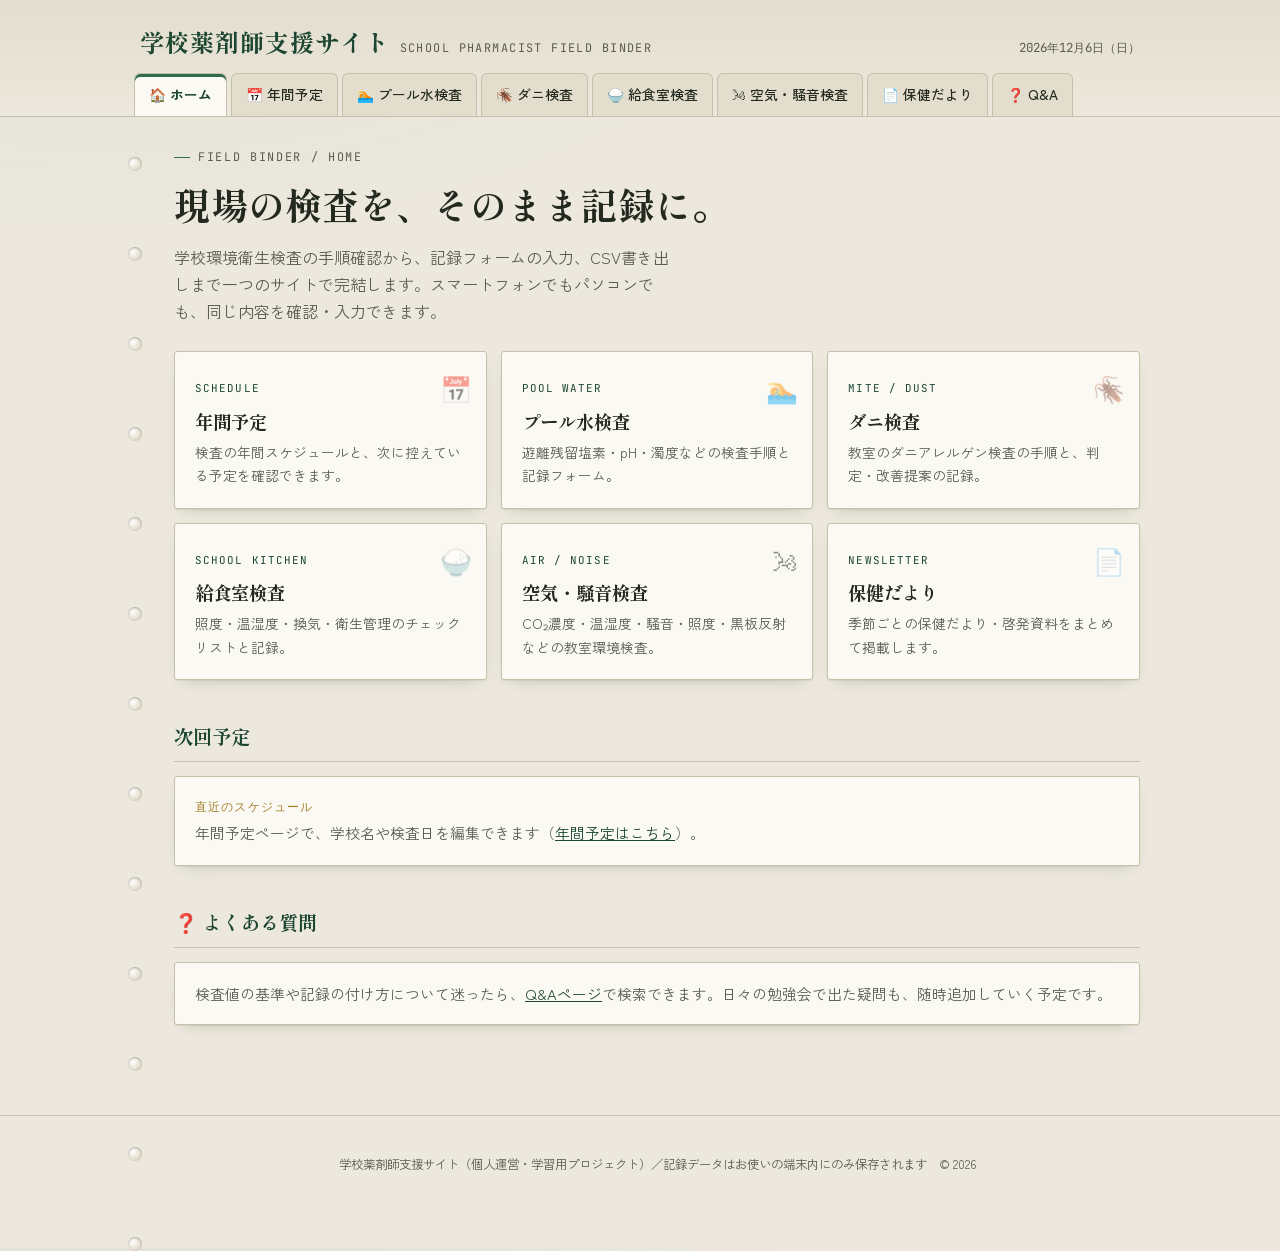
==== index.html @ a68ef14d "はじめてのコミット：学校薬剤師支援サイト" ====
<!DOCTYPE html>
<html lang="ja">
<head>
<meta charset="UTF-8">
<meta name="viewport" content="width=device-width, initial-scale=1.0">
<title>学校薬剤師支援サイト｜検査帳票・記録・保健だより</title>
<meta name="description" content="学校薬剤師の日常業務を支える検査記録帳票サイト。プール水・ダニ・給食室・空気/騒音検査の手順と記録フォーム、年間予定、保健だより、Q&Aをまとめています。">
<link rel="stylesheet" href="css/style.css">
</head>
<body>

<header class="site-header">
  <div class="header-top">
    <a class="brand" href="index.html">
      <span class="mark">学校薬剤師支援サイト</span>
      <span class="sub">SCHOOL PHARMACIST FIELD BINDER</span>
    </a>
    <div class="header-meta" id="today-label"></div>
  </div>
  <nav class="tabnav" aria-label="サイト内ナビゲーション">
    <a href="index.html">🏠 ホーム</a>
    <a href="pages/schedule.html" data-cat="schedule">📅 年間予定</a>
    <a href="pages/pool.html">🏊 プール水検査</a>
    <a href="pages/mite.html" data-cat="mite">🪳 ダニ検査</a>
    <a href="pages/kitchen.html" data-cat="kitchen">🍚 給食室検査</a>
    <a href="pages/air.html" data-cat="air">🌬 空気・騒音検査</a>
    <a href="pages/newsletter.html">📄 保健だより</a>
    <a href="pages/qa.html">❓ Q&amp;A</a>
  </nav>
</header>

<div class="binder">
  <div class="binder-holes"></div>
  <main>

    <section class="page-head">
      <p class="eyebrow">FIELD BINDER / HOME</p>
      <h1>現場の検査を、そのまま記録に。</h1>
      <p>学校環境衛生検査の手順確認から、記録フォームの入力、CSV書き出しまで一つのサイトで完結します。スマートフォンでもパソコンでも、同じ内容を確認・入力できます。</p>
    </section>

    <div class="grid grid-3">
      <a class="menu-card card" href="pages/schedule.html">
        <span class="icon">📅</span>
        <span class="tag">SCHEDULE</span>
        <h3>年間予定</h3>
        <p>検査の年間スケジュールと、次に控えている予定を確認できます。</p>
      </a>
      <a class="menu-card card" href="pages/pool.html">
        <span class="icon">🏊</span>
        <span class="tag">POOL WATER</span>
        <h3>プール水検査</h3>
        <p>遊離残留塩素・pH・濁度などの検査手順と記録フォーム。</p>
      </a>
      <a class="menu-card card" href="pages/mite.html">
        <span class="icon">🪳</span>
        <span class="tag">MITE / DUST</span>
        <h3>ダニ検査</h3>
        <p>教室のダニアレルゲン検査の手順と、判定・改善提案の記録。</p>
      </a>
      <a class="menu-card card" href="pages/kitchen.html">
        <span class="icon">🍚</span>
        <span class="tag">SCHOOL KITCHEN</span>
        <h3>給食室検査</h3>
        <p>照度・温湿度・換気・衛生管理のチェックリストと記録。</p>
      </a>
      <a class="menu-card card" href="pages/air.html">
        <span class="icon">🌬</span>
        <span class="tag">AIR / NOISE</span>
        <h3>空気・騒音検査</h3>
        <p>CO₂濃度・温湿度・騒音・照度・黒板反射などの教室環境検査。</p>
      </a>
      <a class="menu-card card" href="pages/newsletter.html">
        <span class="icon">📄</span>
        <span class="tag">NEWSLETTER</span>
        <h3>保健だより</h3>
        <p>季節ごとの保健だより・啓発資料をまとめて掲載します。</p>
      </a>
    </div>

    <h2 class="section-title">次回予定</h2>
    <div class="card" style="padding:20px;">
      <div class="tl-month" style="margin-bottom:4px;">直近のスケジュール</div>
      <div id="next-event-box" style="color:var(--ink-soft);font-size:.92rem;">
        年間予定ページで、学校名や検査日を編集できます（<a href="pages/schedule.html">年間予定はこちら</a>）。
      </div>
    </div>

    <h2 class="section-title">❓ よくある質問</h2>
    <div class="card" style="padding:18px 20px;">
      <p style="margin:0;color:var(--ink-soft);font-size:.92rem;">検査値の基準や記録の付け方について迷ったら、<a href="pages/qa.html">Q&amp;Aページ</a>で検索できます。日々の勉強会で出た疑問も、随時追加していく予定です。</p>
    </div>

  </main>
</div>

<footer class="site-footer">
  <div class="binder">
    <p>学校薬剤師支援サイト（個人運営・学習用プロジェクト）／記録データはお使いの端末内にのみ保存されます　&copy; <span class="footer-year"></span></p>
  </div>
</footer>

<script src="js/app.js"></script>
<script src="js/storage.js"></script>
<script>
(function () {
  const box = document.getElementById("next-event-box");
  const today = new Date().toISOString().slice(0, 10);
  const upcoming = Storage.getRecords("schedule")
    .filter((r) => r.date && r.date >= today)
    .sort((a, b) => a.date.localeCompare(b.date));
  if (upcoming.length) {
    const r = upcoming[0];
    box.innerHTML = `
      <div style="font-family:var(--font-mono);color:var(--gold);font-size:1.4rem;font-weight:700;">${r.date}</div>
      <div style="font-family:var(--font-display);font-size:1.1rem;margin:2px 0;">${r.school || ""}</div>
      <div>${r.type || ""}${r.note ? " ／ " + r.note : ""}</div>
      <p style="margin-top:8px;"><a href="pages/schedule.html">すべての予定を見る →</a></p>
    `;
  }
})();
</script>
</body>
</html>
---- css/style.css ----
/* ==========================================================================
   学校薬剤師支援サイト — スタイルシート
   コンセプト: 「現場検査帳票（フィールドバインダー）」
   実際の検査現場で使う紙のバインダー・帳票を思わせる質感。
   タブ区切りのナビゲーション、パンチ穴、朱色の検印スタンプが特徴。
   ========================================================================== */

@import url('https://fonts.googleapis.com/css2?family=Shippori+Mincho:wght@500;700;800&family=Zen+Kaku+Gothic+New:wght@400;500;700;900&family=JetBrains+Mono:wght@400;600&display=swap');

:root{
  /* ---- カラートークン ---- */
  --paper:        #ece8dd;   /* 帳票用紙のベース */
  --paper-deep:    #e2ddcd;  /* タブ・枠の背景 */
  --card:         #fbf9f3;   /* 個々の帳票カード */
  --ink:          #23291f;   /* 本文の黒に近いインク色 */
  --ink-soft:     #5a5d4f;   /* 補足テキスト */
  --line:         #c7c0aa;   /* 罫線・パンチ穴・枠線 */
  --line-soft:    #d9d3c1;
  --green:        #2f6b4f;   /* 薬剤師/衛生を象徴するメイングリーン */
  --green-deep:   #1c4632;
  --green-pale:   #dbe8de;
  --stamp:        #a6332b;   /* 検印(判子)の朱色 — 注意/ステータス用 */
  --stamp-pale:   #f3ddd9;
  --gold:         #a6812f;   /* 補助アクセント(年間予定などに使用) */

  --font-display: 'Shippori Mincho', serif;
  --font-body: 'Zen Kaku Gothic New', sans-serif;
  --font-mono: 'JetBrains Mono', monospace;

  --radius: 3px;
  --shadow-card: 0 1px 0 rgba(35,41,31,0.06), 0 6px 16px -10px rgba(35,41,31,0.35);
}

*{ box-sizing: border-box; }
html{ scroll-behavior: smooth; }

body{
  margin:0;
  background:
    radial-gradient(1200px 600px at 10% -10%, rgba(47,107,79,0.06), transparent 60%),
    var(--paper);
  color: var(--ink);
  font-family: var(--font-body);
  line-height: 1.7;
  -webkit-font-smoothing: antialiased;
}

a{ color: var(--green-deep); }
img{ max-width: 100%; }

:focus-visible{
  outline: 3px solid var(--gold);
  outline-offset: 2px;
}

@media (prefers-reduced-motion: reduce){
  *{ animation-duration: 0.01ms !important; transition-duration: 0.01ms !important; }
}

/* ==========================================================================
   バインダー穴（左マージンの装飾） — サイト全体の「紙の帳票」感の署名要素
   ========================================================================== */
.binder{
  position: relative;
  max-width: 1040px;
  margin: 0 auto;
  padding-left: 34px;
}
.binder-holes{
  position: absolute;
  left: 0; top: 0; bottom: 0;
  width: 34px;
  display: none;
}
@media (min-width: 900px){
  .binder-holes{ display: block; }
  .binder-holes::before{
    content: "";
    position: absolute;
    left: 15px; top: 0; bottom: 0;
    width: 1px;
    background: repeating-linear-gradient(to bottom, transparent 0 8px, var(--line) 8px 9px);
    opacity: .5;
  }
}
.binder-holes span{
  position: absolute;
  left: 8px;
  width: 14px; height: 14px;
  border-radius: 50%;
  background: radial-gradient(circle at 35% 35%, #fff, var(--paper-deep) 60%, var(--line) 100%);
  box-shadow: inset 0 1px 2px rgba(0,0,0,.25);
}

/* ==========================================================================
   ヘッダー / タブナビゲーション（バインダーの背表紙タブを模したメニュー）
   ========================================================================== */
.site-header{
  border-bottom: 1px solid var(--line);
  background: linear-gradient(180deg, var(--paper-deep), var(--paper));
}
.header-top{
  max-width: 1040px;
  margin: 0 auto;
  padding: 22px 20px 10px;
  display: flex;
  align-items: baseline;
  justify-content: space-between;
  gap: 12px;
  flex-wrap: wrap;
}
.brand{
  display:flex;
  align-items:baseline;
  gap:10px;
  text-decoration:none;
  color:var(--ink);
}
.brand .mark{
  font-family: var(--font-display);
  font-weight: 800;
  font-size: 1.5rem;
  color: var(--green-deep);
  letter-spacing: .04em;
}
.brand .sub{
  font-size: .74rem;
  color: var(--ink-soft);
  letter-spacing: .12em;
  font-family: var(--font-mono);
}
.header-meta{
  font-family: var(--font-mono);
  font-size: .78rem;
  color: var(--ink-soft);
  text-align:right;
}

.tabnav{
  max-width: 1040px;
  margin: 0 auto;
  display: flex;
  flex-wrap: wrap;
  gap: 4px;
  padding: 0 14px;
}
.tabnav a{
  --tab-c: var(--green);
  position: relative;
  text-decoration: none;
  color: var(--ink);
  font-size: .86rem;
  font-weight: 500;
  padding: 9px 14px 10px;
  border: 1px solid var(--line);
  border-bottom: none;
  border-radius: 6px 6px 0 0;
  background: var(--paper-deep);
  white-space: nowrap;
}
.tabnav a:hover{ background: var(--card); }
.tabnav a.active{
  background: var(--card);
  color: var(--green-deep);
  font-weight: 700;
  box-shadow: inset 0 3px 0 var(--tab-c);
}
.tabnav a[data-cat="mite"]{ --tab-c:#7a5a2c; }
.tabnav a[data-cat="kitchen"]{ --tab-c:#a6332b; }
.tabnav a[data-cat="air"]{ --tab-c:#375d8a; }
.tabnav a[data-cat="schedule"]{ --tab-c:#a6812f; }

/* ==========================================================================
   共通レイアウト
   ========================================================================== */
main{ max-width: 1040px; margin: 0 auto; padding: 30px 20px 90px; }

.page-head{ margin-bottom: 26px; }
.eyebrow{
  font-family: var(--font-mono);
  font-size: .74rem;
  letter-spacing: .14em;
  color: var(--green-deep);
  text-transform: uppercase;
  display:flex;
  align-items:center;
  gap: 8px;
}
.eyebrow::before{
  content:"";
  width:16px; height:1px; background: var(--green);
}
.page-head h1{
  font-family: var(--font-display);
  font-size: clamp(1.6rem, 3vw, 2.3rem);
  margin: 6px 0 8px;
  color: var(--ink);
}
.page-head p{ color: var(--ink-soft); max-width: 62ch; margin:0; }

.section-title{
  font-family: var(--font-display);
  font-size: 1.2rem;
  margin: 40px 0 14px;
  padding-bottom: 8px;
  border-bottom: 1px solid var(--line);
  color: var(--green-deep);
}

/* ==========================================================================
   カード（帳票用紙）
   ========================================================================== */
.card{
  background: var(--card);
  border: 1px solid var(--line);
  border-radius: var(--radius);
  box-shadow: var(--shadow-card);
}

.grid{
  display:grid;
  gap: 14px;
}
.grid-2{ grid-template-columns: repeat(2, 1fr); }
.grid-3{ grid-template-columns: repeat(3, 1fr); }
@media (max-width: 720px){
  .grid-2, .grid-3{ grid-template-columns: 1fr; }
}

/* ホームのメニューカード */
.menu-card{
  display:block;
  padding: 20px;
  text-decoration:none;
  color: var(--ink);
  position: relative;
  overflow:hidden;
  transition: transform .15s ease, box-shadow .15s ease;
}
.menu-card:hover{ transform: translateY(-2px); box-shadow: 0 10px 22px -12px rgba(35,41,31,.4); }
.menu-card .tag{
  font-family: var(--font-mono);
  font-size: .68rem;
  color: var(--green-deep);
  letter-spacing: .1em;
}
.menu-card h3{
  font-family: var(--font-display);
  margin: 6px 0 4px;
  font-size: 1.15rem;
}
.menu-card p{ margin:0; font-size:.86rem; color: var(--ink-soft); }
.menu-card .icon{
  position:absolute; right: 14px; top: 14px;
  font-size: 1.6rem; opacity:.5;
}

/* ==========================================================================
   検査票フォーム（署名要素: 実際の紙の検査票を模したフォーム）
   ========================================================================== */
.slip{
  background:
    linear-gradient(var(--card), var(--card)) padding-box,
    repeating-linear-gradient(0deg, transparent 0 27px, var(--line-soft) 27px 28px) content-box;
  border: 1px solid var(--line);
  border-radius: var(--radius);
  box-shadow: var(--shadow-card);
  padding: 26px 26px 26px 40px;
  position: relative;
}
.slip::before{
  content:"";
  position:absolute; left:16px; top:0; bottom:0; width:1px;
  background: var(--line);
  opacity:.6;
}
.slip .stamp{
  position:absolute;
  top: 18px; right: 22px;
  width: 64px; height: 64px;
  border: 2.5px solid var(--stamp);
  border-radius: 50%;
  color: var(--stamp);
  font-family: var(--font-display);
  font-weight: 800;
  font-size: .78rem;
  display:flex; align-items:center; justify-content:center;
  text-align:center;
  transform: rotate(-8deg);
  opacity: .85;
  pointer-events:none;
}

.field{ margin-bottom: 16px; }
.field label{
  display:block;
  font-size: .78rem;
  color: var(--ink-soft);
  margin-bottom: 5px;
  font-family: var(--font-mono);
  letter-spacing: .02em;
}
.field .req{ color: var(--stamp); }
.field input[type="text"],
.field input[type="date"],
.field input[type="number"],
.field input[type="time"],
.field select,
.field textarea{
  width: 100%;
  padding: 9px 10px;
  border: 1px solid var(--line);
  border-radius: 4px;
  background: #fff;
  font: inherit;
  color: var(--ink);
}
.field textarea{ min-height: 84px; resize: vertical; }
.field .unit{ font-family: var(--font-mono); font-size:.78rem; color:var(--ink-soft); margin-left:6px; }
.field-row{ display:flex; align-items:center; gap:6px; flex-wrap:wrap; }

.checks{ display:flex; flex-wrap:wrap; gap: 10px 18px; }
.checks label{
  display:flex; align-items:center; gap:6px;
  font-size:.88rem; color: var(--ink);
}

.form-actions{
  display:flex; gap:10px; flex-wrap:wrap;
  margin-top: 22px;
  padding-top: 18px;
  border-top: 1px dashed var(--line);
}

button, .btn{
  font: inherit;
  cursor:pointer;
  border-radius: 4px;
  border: 1px solid var(--line);
  background: var(--paper-deep);
  color: var(--ink);
  padding: 10px 16px;
  font-size: .86rem;
  font-weight:600;
  text-decoration:none;
  display:inline-flex;
  align-items:center;
  gap:6px;
}
button:hover, .btn:hover{ background: var(--card); }
.btn-primary{
  background: var(--green-deep);
  border-color: var(--green-deep);
  color: #fff;
}
.btn-primary:hover{ background: var(--green); }
.btn-ghost{ background: transparent; }
.btn-danger{ color: var(--stamp); border-color: var(--stamp-pale); }
.btn-danger:hover{ background: var(--stamp-pale); }

.status-msg{
  font-size:.82rem; font-family: var(--font-mono);
  padding: 8px 10px; border-radius:4px;
  display:none;
}
.status-msg.show{ display:inline-block; }
.status-msg.ok{ background: var(--green-pale); color: var(--green-deep); }

/* ==========================================================================
   保存済み記録一覧（テーブル）
   ========================================================================== */
.table-wrap{ overflow-x:auto; }
table.records{
  width:100%;
  border-collapse: collapse;
  font-size: .84rem;
  background: var(--card);
}
table.records caption{ text-align:left; font-family:var(--font-mono); font-size:.76rem; color:var(--ink-soft); margin-bottom:6px; }
table.records th, table.records td{
  border: 1px solid var(--line-soft);
  padding: 7px 9px;
  text-align:left;
  white-space:nowrap;
}
table.records th{
  background: var(--paper-deep);
  font-weight:700;
  font-family: var(--font-mono);
  font-size:.72rem;
  color: var(--ink-soft);
}
table.records td.num{ font-family: var(--font-mono); text-align:right; }
.badge{
  display:inline-block;
  padding: 2px 8px;
  border-radius: 20px;
  font-size:.72rem;
  font-weight:700;
}
.badge.pass{ background: var(--green-pale); color: var(--green-deep); }
.badge.fail{ background: var(--stamp-pale); color: var(--stamp); }
.row-del{ background:transparent; border:none; color:var(--ink-soft); cursor:pointer; font-size:.9rem; padding:2px 6px; }
.row-del:hover{ color: var(--stamp); }
.empty-note{ color: var(--ink-soft); font-size:.86rem; padding: 14px 0; }

/* ==========================================================================
   検査手順(手順ステップ)
   ========================================================================== */
.steps{ list-style:none; margin:0; padding:0; counter-reset: step; }
.steps li{
  counter-increment: step;
  position:relative;
  padding: 12px 0 12px 40px;
  border-bottom: 1px dashed var(--line);
}
.steps li:last-child{ border-bottom:none; }
.steps li::before{
  content: counter(step);
  position:absolute; left:0; top:10px;
  width: 26px; height:26px;
  border-radius:50%;
  background: var(--green-deep);
  color:#fff;
  font-family:var(--font-mono); font-size:.78rem; font-weight:700;
  display:flex; align-items:center; justify-content:center;
}
.steps li b{ color: var(--green-deep); }

.criteria{
  background: var(--green-pale);
  border-left: 3px solid var(--green);
  padding: 12px 16px;
  border-radius: 0 4px 4px 0;
  font-size:.9rem;
  margin: 14px 0;
}
.criteria b{ color: var(--green-deep); }

/* ==========================================================================
   年間予定（タイムライン）
   ========================================================================== */
.timeline{ position:relative; padding-left: 26px; }
.timeline::before{
  content:""; position:absolute; left:8px; top:6px; bottom:6px; width:2px;
  background: var(--line);
}
.tl-item{ position:relative; padding-bottom: 26px; }
.tl-item::before{
  content:"";
  position:absolute; left:-26px; top:4px;
  width:16px; height:16px; border-radius:50%;
  background: var(--card); border:3px solid var(--gold);
}
.tl-month{
  font-family: var(--font-mono);
  font-size:.72rem; color: var(--gold); letter-spacing:.1em;
}
.tl-item h4{ margin:2px 0 4px; font-family: var(--font-display); }
.tl-item p{ margin:0; color: var(--ink-soft); font-size:.88rem; }

/* ==========================================================================
   保健だより / Q&A
   ========================================================================== */
.newsletter-list{ list-style:none; margin:0; padding:0; display:grid; gap:10px; }
.newsletter-list li{
  background:var(--card); border:1px solid var(--line); border-radius:var(--radius);
  padding: 14px 16px; display:flex; justify-content:space-between; gap:10px; align-items:center;
}
.newsletter-list .meta{ font-family:var(--font-mono); font-size:.72rem; color:var(--ink-soft); }

.qa-search{
  display:flex; gap:8px; margin-bottom: 22px;
}
.qa-search input{
  flex:1; padding: 11px 14px; border:1px solid var(--line); border-radius:4px; font:inherit;
}
.qa-item{
  border:1px solid var(--line); border-radius:var(--radius); background:var(--card);
  margin-bottom:8px; overflow:hidden;
}
.qa-item summary{
  cursor:pointer; padding: 13px 16px; font-weight:700; list-style:none;
  display:flex; align-items:center; gap:10px;
}
.qa-item summary::-webkit-details-marker{ display:none; }
.qa-item summary::before{ content:"Q"; color:#fff; background:var(--green-deep); width:22px; height:22px; border-radius:50%; font-family:var(--font-mono); font-size:.72rem; display:flex; align-items:center; justify-content:center; flex-shrink:0; }
.qa-item .a{ padding: 0 16px 16px 48px; color: var(--ink-soft); font-size:.92rem; }
.qa-cat{ font-family:var(--font-mono); font-size:.68rem; color:var(--green-deep); background:var(--green-pale); padding:2px 8px; border-radius:20px; margin-left:auto; }

/* ==========================================================================
   フッター
   ========================================================================== */
.site-footer{
  border-top: 1px solid var(--line);
  padding: 26px 20px 60px;
  text-align:center;
  color: var(--ink-soft);
  font-size:.78rem;
}

/* 印刷時 */
@media print{
  .site-header, .tabnav, .form-actions, .site-footer, .binder-holes{ display:none !important; }
  body{ background:#fff; }
  .slip{ box-shadow:none; border-color:#999; }
}
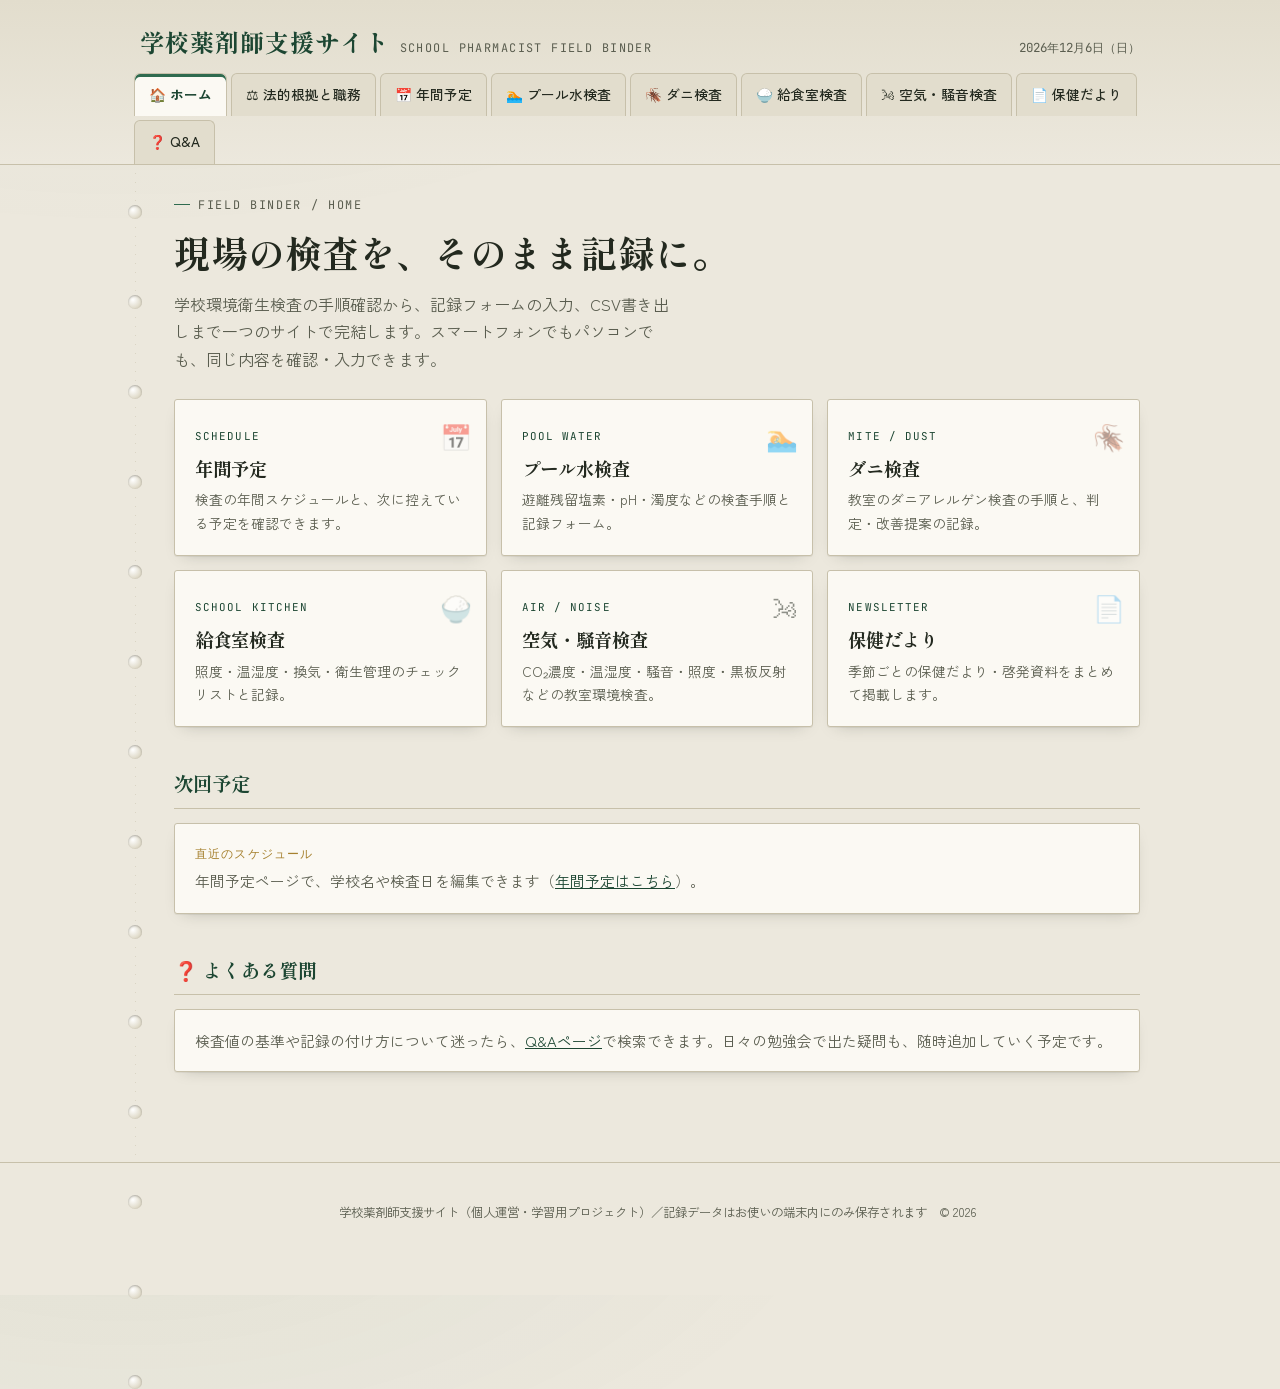
==== commit 034dcce8: "法的根拠と職務タブ追加" ====
--- a/index.html
+++ b/index.html
@@ -19,6 +19,7 @@
   </div>
   <nav class="tabnav" aria-label="サイト内ナビゲーション">
     <a href="index.html">🏠 ホーム</a>
+    <a href="pages/legal.html" data-cat="legal">⚖ 法的根拠と職務</a>
     <a href="pages/schedule.html" data-cat="schedule">📅 年間予定</a>
     <a href="pages/pool.html">🏊 プール水検査</a>
     <a href="pages/mite.html" data-cat="mite">🪳 ダニ検査</a>
--- a/css/style.css
+++ b/css/style.css
@@ -166,6 +166,7 @@
   box-shadow: inset 0 3px 0 var(--tab-c);
 }
 .tabnav a[data-cat="mite"]{ --tab-c:#7a5a2c; }
+.tabnav a[data-cat="legal"]{ --tab-c:#4a3a7a; }
 .tabnav a[data-cat="kitchen"]{ --tab-c:#a6332b; }
 .tabnav a[data-cat="air"]{ --tab-c:#375d8a; }
 .tabnav a[data-cat="schedule"]{ --tab-c:#a6812f; }
@@ -489,6 +490,89 @@
 .qa-cat{ font-family:var(--font-mono); font-size:.68rem; color:var(--green-deep); background:var(--green-pale); padding:2px 8px; border-radius:20px; margin-left:auto; }
 
 /* ==========================================================================
+   写真添付（プレビュー・サムネイル・ライトボックス）
+   ========================================================================== */
+.photo-preview{
+  display:flex; flex-wrap:wrap; gap:8px; margin-top:8px;
+}
+.photo-thumb{
+  position:relative;
+  width: 84px; height: 84px;
+  border: 1px solid var(--line);
+  border-radius: 4px;
+  overflow: hidden;
+  background: var(--paper-deep);
+}
+.photo-thumb img{ width:100%; height:100%; object-fit:cover; display:block; }
+.photo-thumb button{
+  position:absolute; top:2px; right:2px;
+  width:18px; height:18px;
+  border-radius:50%;
+  background: rgba(35,41,31,.72);
+  color:#fff; border:none;
+  font-size: 10px; line-height:1;
+  padding:0;
+  cursor:pointer;
+}
+.photo-note{
+  align-self:center;
+  font-size:.74rem;
+  color: var(--ink-soft);
+  font-family: var(--font-mono);
+}
+
+.table-thumb{
+  width:38px; height:38px;
+  object-fit:cover;
+  border-radius:3px;
+  border:1px solid var(--line);
+  cursor:pointer;
+  margin-right:3px;
+  vertical-align:middle;
+}
+
+.lightbox-overlay{
+  position:fixed; inset:0;
+  background: rgba(20,22,18,.86);
+  display:none;
+  align-items:center; justify-content:center;
+  padding: 24px;
+  z-index: 999;
+  cursor: zoom-out;
+}
+.lightbox-overlay.show{ display:flex; }
+.lightbox-overlay img{
+  max-width: 92vw; max-height: 92vh;
+  border-radius: 4px;
+  box-shadow: 0 20px 60px rgba(0,0,0,.5);
+}
+
+/* ==========================================================================
+   保存容量メーター
+   ========================================================================== */
+.storage-meter{
+  font-family: var(--font-mono);
+  font-size: .74rem;
+  color: var(--ink-soft);
+  display:flex;
+  align-items:center;
+  gap:8px;
+}
+.storage-meter .bar{
+  width: 90px; height: 6px;
+  background: var(--paper-deep);
+  border-radius: 4px;
+  overflow:hidden;
+  border: 1px solid var(--line);
+}
+.storage-meter .bar > span{
+  display:block; height:100%;
+  background: var(--green);
+}
+.storage-meter.warn{ color: var(--stamp); }
+.storage-meter.warn .bar > span{ background: var(--stamp); }
+
+/* ==========================================================================
    フッター
    ========================================================================== */
 .site-footer{
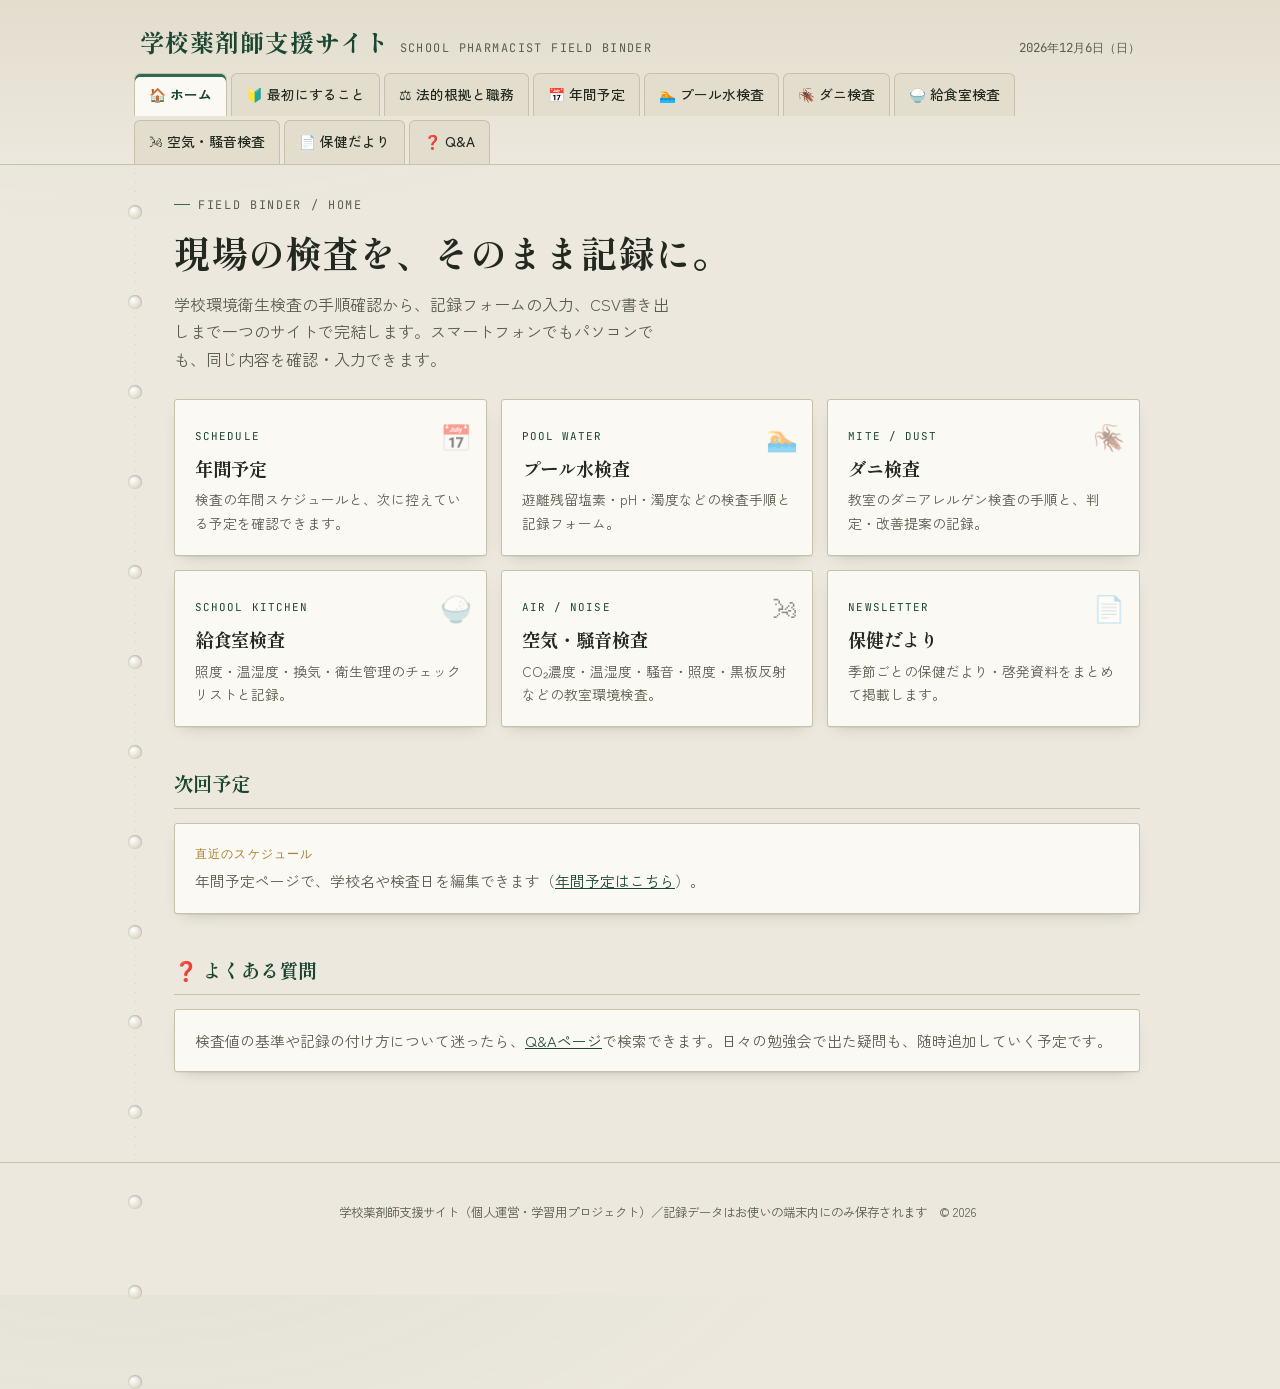
==== commit cac3c72b: "最初にすることタブ追加" ====
--- a/index.html
+++ b/index.html
@@ -19,6 +19,7 @@
   </div>
   <nav class="tabnav" aria-label="サイト内ナビゲーション">
     <a href="index.html">🏠 ホーム</a>
+    <a href="pages/first-steps.html" data-cat="first">🔰 最初にすること</a>
     <a href="pages/legal.html" data-cat="legal">⚖ 法的根拠と職務</a>
     <a href="pages/schedule.html" data-cat="schedule">📅 年間予定</a>
     <a href="pages/pool.html">🏊 プール水検査</a>
--- a/css/style.css
+++ b/css/style.css
@@ -167,6 +167,7 @@
 }
 .tabnav a[data-cat="mite"]{ --tab-c:#7a5a2c; }
 .tabnav a[data-cat="legal"]{ --tab-c:#4a3a7a; }
+.tabnav a[data-cat="first"]{ --tab-c:#1c6b6b; }
 .tabnav a[data-cat="kitchen"]{ --tab-c:#a6332b; }
 .tabnav a[data-cat="air"]{ --tab-c:#375d8a; }
 .tabnav a[data-cat="schedule"]{ --tab-c:#a6812f; }
